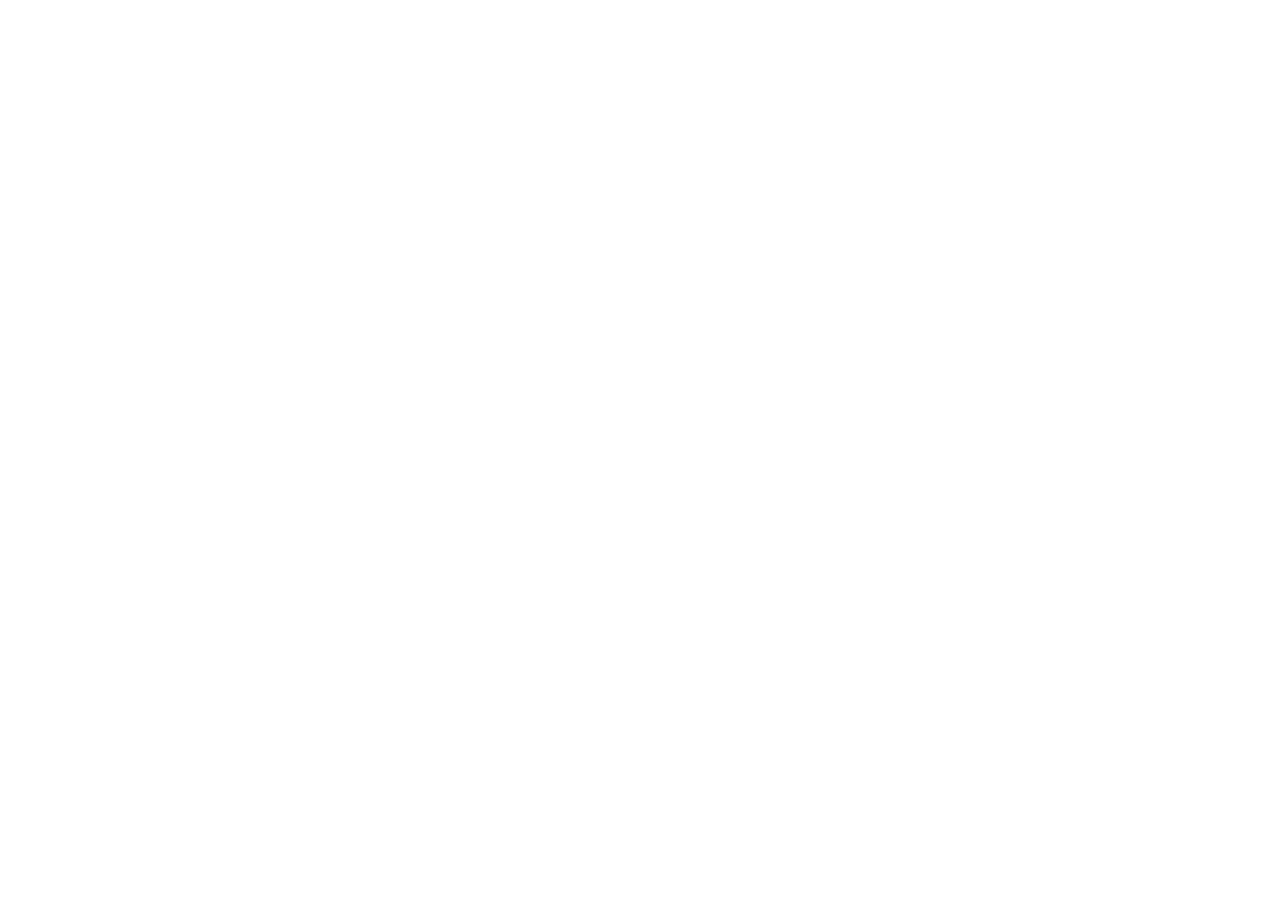
==== index.html @ 1a85ce47 "Se estableció la estructura base" ====
<!DOCTYPE html>
<html lang="en">
<head>
    <meta charset="UTF-8">
    <meta name="viewport" content="width=device-width, initial-scale=1.0">
    <title>Instituto Politécnico Formosa</title>
    <link href="https://cdn.jsdelivr.net/npm/bootstrap@5.3.8/dist/css/bootstrap.min.css" rel="stylesheet" integrity="sha384-sRIl4kxILFvY47J16cr9ZwB07vP4J8+LH7qKQnuqkuIAvNWLzeN8tE5YBujZqJLB" crossorigin="anonymous">
    <link rel="stylesheet" href="assets/css/index.css">
</head>
<body>
    <script src="https://cdn.jsdelivr.net/npm/bootstrap@5.3.8/dist/js/bootstrap.bundle.min.js" integrity="sha384-FKyoEForCGlyvwx9Hj09JcYn3nv7wiPVlz7YYwJrWVcXK/BmnVDxM+D2scQbITxI" crossorigin="anonymous"></script>
</body>
</html>
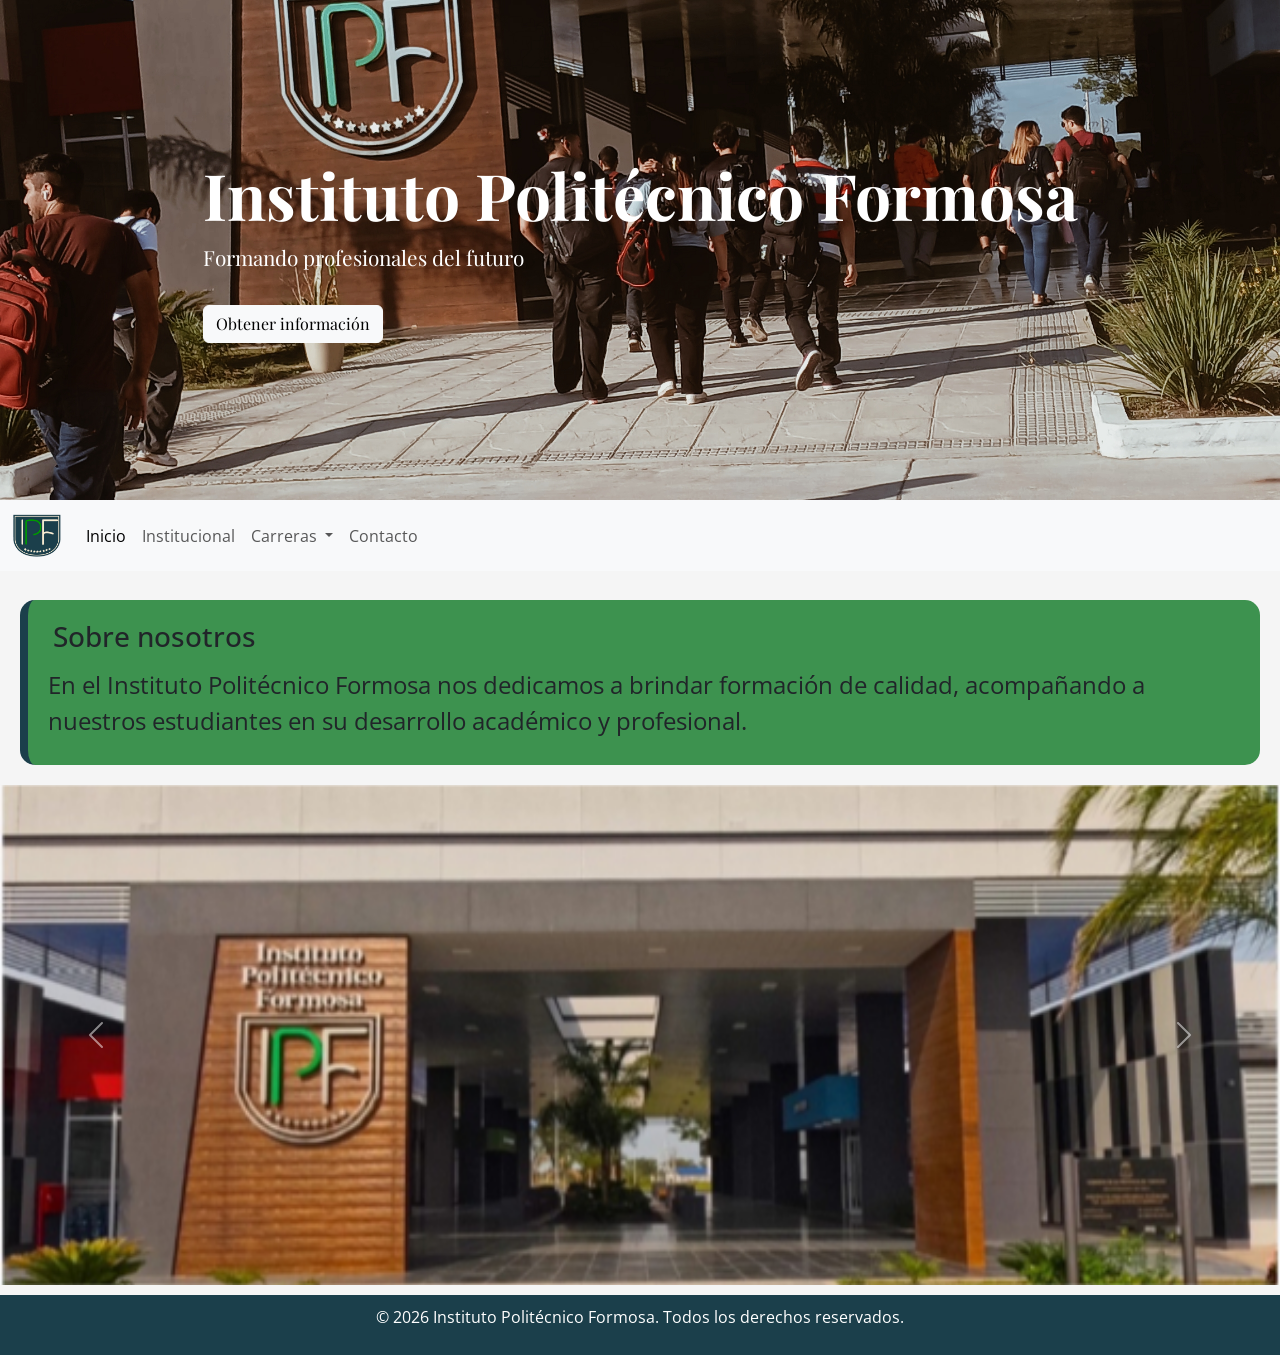
==== commit d17f9d5d: "se agregó el header, nav, carousel (a modificar) y fotter (a modificar)." ====
--- a/index.html
+++ b/index.html
@@ -1,13 +1,169 @@
-<!DOCTYPE html>
+<!doctype html>
 <html lang="en">
-<head>
-    <meta charset="UTF-8">
-    <meta name="viewport" content="width=device-width, initial-scale=1.0">
+  <head>
+    <meta charset="UTF-8" />
+    <meta name="viewport" content="width=device-width, initial-scale=1.0" />
     <title>Instituto Politécnico Formosa</title>
-    <link href="https://cdn.jsdelivr.net/npm/bootstrap@5.3.8/dist/css/bootstrap.min.css" rel="stylesheet" integrity="sha384-sRIl4kxILFvY47J16cr9ZwB07vP4J8+LH7qKQnuqkuIAvNWLzeN8tE5YBujZqJLB" crossorigin="anonymous">
-    <link rel="stylesheet" href="assets/css/index.css">
-</head>
-<body>
-    <script src="https://cdn.jsdelivr.net/npm/bootstrap@5.3.8/dist/js/bootstrap.bundle.min.js" integrity="sha384-FKyoEForCGlyvwx9Hj09JcYn3nv7wiPVlz7YYwJrWVcXK/BmnVDxM+D2scQbITxI" crossorigin="anonymous"></script>
-</body>
-</html>+    <link
+      href="https://cdn.jsdelivr.net/npm/bootstrap@5.3.8/dist/css/bootstrap.min.css"
+      rel="stylesheet"
+      integrity="sha384-sRIl4kxILFvY47J16cr9ZwB07vP4J8+LH7qKQnuqkuIAvNWLzeN8tE5YBujZqJLB"
+      crossorigin="anonymous"
+    />
+    <link rel="stylesheet" href="assets/css/index.css" />
+    <link rel="preconnect" href="https://fonts.googleapis.com" />
+    <link rel="preconnect" href="https://fonts.gstatic.com" crossorigin />
+    <link
+      href="https://fonts.googleapis.com/css2?family=Playfair+Display:ital,wght@0,400..900;1,400..900&display=swap"
+      rel="stylesheet"
+    />
+    <link rel="preconnect" href="https://fonts.googleapis.com" />
+    <link rel="preconnect" href="https://fonts.gstatic.com" crossorigin />
+    <link
+      href="https://fonts.googleapis.com/css2?family=Open+Sans:ital,wght@0,300..800;1,300..800&family=Playfair+Display:ital,wght@0,400..900;1,400..900&display=swap"
+      rel="stylesheet"
+    />
+  </head>
+  <body>
+    <header
+      class="hero-section d-flex align-items-center justify-content-center text-centers"
+    >
+      <div class="overlay"></div>
+      <div class="content text-white">
+        <h1>Instituto Politécnico Formosa</h1>
+        <p>Formando profesionales del futuro</p>
+        <a href="contacto.html" class="btn btn-light mt-3"
+          >Obtener información</a
+        >
+      </div>
+    </header>
+    <nav class="navbar navbar-expand-lg bg-body-tertiary">
+      <div class="container-fluid">
+        <a class="navbar-brand" href="index.html">
+          <img
+            src="assets/img/logo-ipf.png"
+            alt="Instituto Politécnico Formosa"
+            width="50"
+            height="45"
+          />
+        </a>
+        <div class="collapse navbar-collapse" id="navbarNavDropdown">
+          <ul class="navbar-nav">
+            <li class="nav-item">
+              <a class="nav-link active" aria-current="page" href="index.html"
+                >Inicio</a
+              >
+            </li>
+            <li class="nav-item">
+              <a class="nav-link" href="institucional.html">Institucional</a>
+            </li>
+            <li class="nav-item dropdown">
+              <a
+                class="nav-link dropdown-toggle"
+                href="carreras.html"
+                role="button"
+                data-bs-toggle="dropdown"
+                aria-expanded="false"
+              >
+                Carreras
+              </a>
+              <ul class="dropdown-menu">
+                <li>
+                  <a class="dropdown-item" href="carreras.html"
+                    >Tecnicatura Superior en Desarrollo de Software
+                    Multiplatafroma</a
+                  >
+                </li>
+                <li>
+                  <a class="dropdown-item" href="carreras.html"
+                    >Tecnicatura Superior en Química Industrial</a
+                  >
+                </li>
+                <li>
+                  <a class="dropdown-item" href="carreras.html"
+                    >Tecnicatura Superior en Mecatrónica</a
+                  >
+                </li>
+                <li>
+                  <a class="dropdown-item" href="carreras.html"
+                    >Tecnicatura Superior en Telecomunicaciones</a
+                  >
+                </li>
+              </ul>
+            </li>
+            <li class="nav-item">
+              <a class="nav-link" href="contacto.html">Contacto</a>
+          </ul>
+        </div>
+      </div>
+    </nav>
+    <main>
+      <section class="presentacion">
+        <h3>Sobre nosotros</h3>
+        <p>
+          En el Instituto Politécnico Formosa nos dedicamos a brindar formación
+          de calidad, acompañando a nuestros estudiantes en su desarrollo
+          académico y profesional.
+        </p>
+      </section>
+      <div
+        id="carouselExampleInterval"
+        class="carousel slide"
+        data-bs-ride="carousel"
+      >
+        <div class="carousel-inner">
+          <div class="carousel-item active" data-bs-interval="10000">
+            <img
+              src="assets/img/entrada-ipf-2.jpeg"
+              class="d-block w-100"
+              alt="..."
+            />
+          </div>
+          <div class="carousel-item" data-bs-interval="2000">
+            <img
+              src="assets/img/ipf-desde-arriba.png"
+              class="d-block w-100"
+              alt="..."
+            />
+          </div>
+          <div class="carousel-item">
+            <img
+              src="assets/img/ciclo-lectivo-2026-ipf-2.jpg"
+              class="d-block w-100"
+              alt="..."
+            />
+          </div>
+        </div>
+        <button
+          class="carousel-control-prev"
+          type="button"
+          data-bs-target="#carouselExampleInterval"
+          data-bs-slide="prev"
+        >
+          <span class="carousel-control-prev-icon" aria-hidden="true"></span>
+          <span class="visually-hidden">Previous</span>
+        </button>
+        <button
+          class="carousel-control-next"
+          type="button"
+          data-bs-target="#carouselExampleInterval"
+          data-bs-slide="next"
+        >
+          <span class="carousel-control-next-icon" aria-hidden="true"></span>
+          <span class="visually-hidden">Next</span>
+        </button>
+      </div>
+    </main>
+    <footer>
+      <p>
+        &copy; 2026 Instituto Politécnico Formosa. Todos los derechos
+        reservados.
+      </p>
+    </footer>
+    <script
+      src="https://cdn.jsdelivr.net/npm/bootstrap@5.3.8/dist/js/bootstrap.bundle.min.js"
+      integrity="sha384-FKyoEForCGlyvwx9Hj09JcYn3nv7wiPVlz7YYwJrWVcXK/BmnVDxM+D2scQbITxI"
+      crossorigin="anonymous"
+    ></script>
+  </body>
+</html>
--- a/assets/css/index.css
+++ b/assets/css/index.css
@@ -0,0 +1,67 @@
+
+body {
+    font-family:'Open Sans', 'Helvetica Neue', sans-serif;
+  background-color: #f5f5f5;
+}
+.carousel-item img {
+  height: 500px;
+  object-fit: cover;
+  width: 90%;
+}
+.hero-section {
+    background-image: url('../img/entrada-ipf-3.heic');
+    background-size: cover;
+    background-position: center;
+    overflow: hidden;
+    height: 500px;
+    font-family: "Playfair Display", serif;
+}
+.overlay {
+    position: absolute;
+    top: 0;
+    left: 0;
+    width: 100%;
+    height: 100%;
+}
+.content {
+    position: relative;
+    z-index: 2;
+}
+.content h1 {
+    font-size: 4rem;
+    font-weight: bold;
+}
+.content p {
+    font-size: 1.3rem;
+}
+.navbar {
+    position: absolute;
+    width: 100%;
+    z-index: 10;
+}
+.carousel {
+    object-fit: cover;
+    margin: auto;
+}
+footer {
+    background-color:#1b3f4b;
+    color: white;
+    text-align: center;
+    padding: 10px;
+    margin-top: 10px;
+}
+.presentacion {
+    text-align:start;
+    margin: 20px;
+    font-size: 1.5rem;
+    margin-top: 100px;
+    padding: 10px 20px;
+    background-color: #3d924f;
+    border-radius: 15px;
+    border-left: 8px solid #1b3f4b;
+}
+h3 {
+    padding: 5px;
+    margin-top: 5px;
+
+}
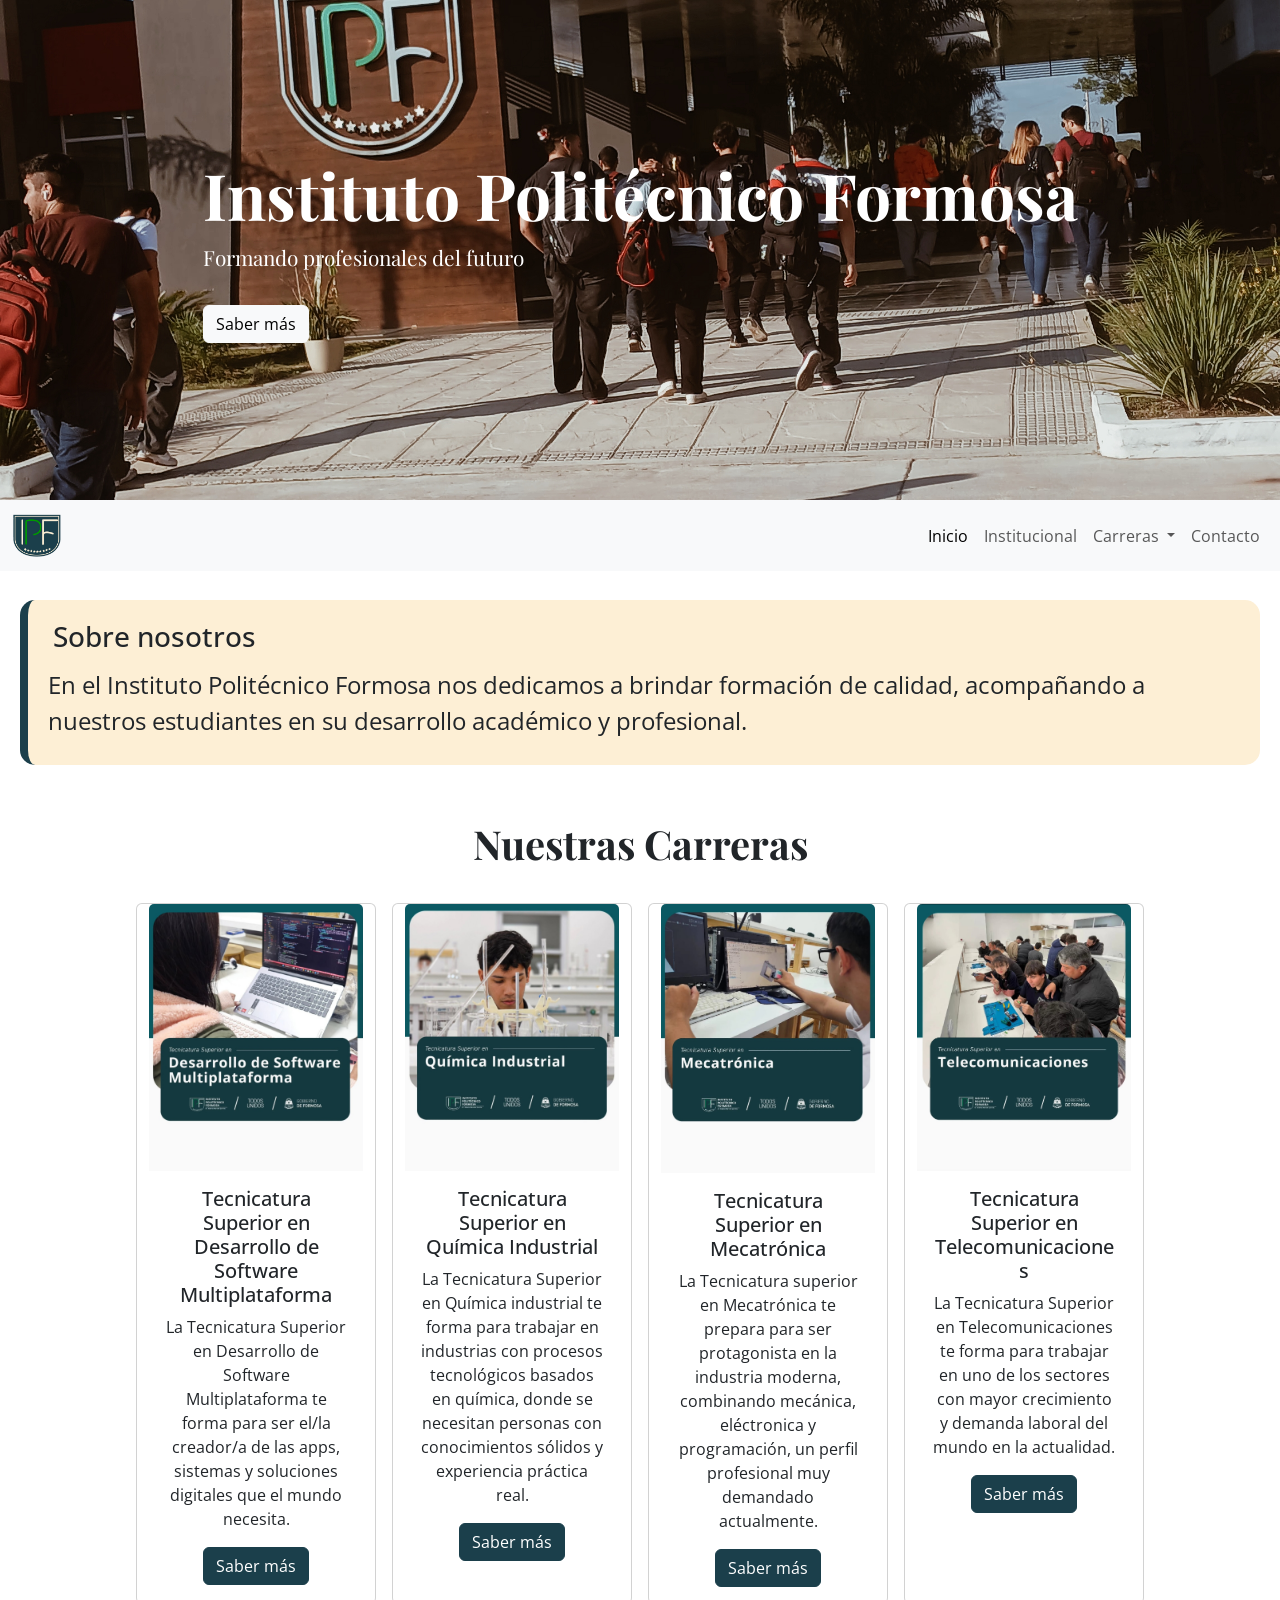
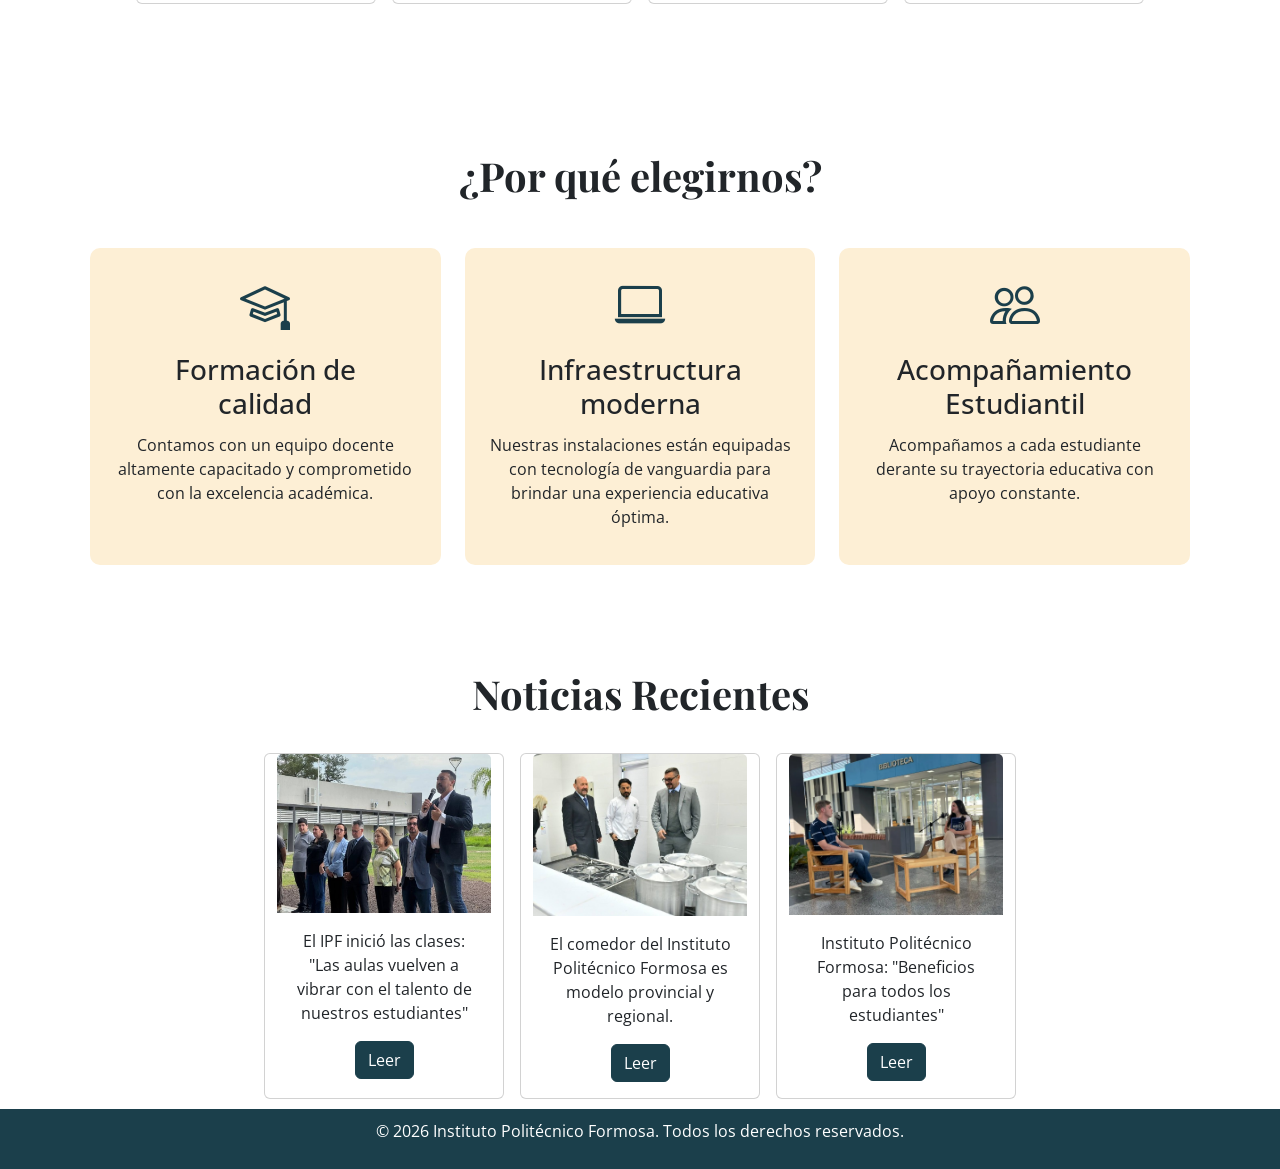
==== commit 9a8f48bb: "se agregaron tarjetas en las secciones de carreras, por qué elegirnos y noticias recientes (página d" ====
--- a/index.html
+++ b/index.html
@@ -4,12 +4,7 @@
     <meta charset="UTF-8" />
     <meta name="viewport" content="width=device-width, initial-scale=1.0" />
     <title>Instituto Politécnico Formosa</title>
-    <link
-      href="https://cdn.jsdelivr.net/npm/bootstrap@5.3.8/dist/css/bootstrap.min.css"
-      rel="stylesheet"
-      integrity="sha384-sRIl4kxILFvY47J16cr9ZwB07vP4J8+LH7qKQnuqkuIAvNWLzeN8tE5YBujZqJLB"
-      crossorigin="anonymous"
-    />
+    <link href="https://cdn.jsdelivr.net/npm/bootstrap@5.3.8/dist/css/bootstrap.min.css" rel="stylesheet" integrity="sha384-sRIl4kxILFvY47J16cr9ZwB07vP4J8+LH7qKQnuqkuIAvNWLzeN8tE5YBujZqJLB" crossorigin="anonymous">
     <link rel="stylesheet" href="assets/css/index.css" />
     <link rel="preconnect" href="https://fonts.googleapis.com" />
     <link rel="preconnect" href="https://fonts.gstatic.com" crossorigin />
@@ -23,8 +18,10 @@
       href="https://fonts.googleapis.com/css2?family=Open+Sans:ital,wght@0,300..800;1,300..800&family=Playfair+Display:ital,wght@0,400..900;1,400..900&display=swap"
       rel="stylesheet"
     />
+    <link rel="stylesheet" href="https://cdn.jsdelivr.net/npm/bootstrap-icons@1.11.1/font/bootstrap-icons.css">
   </head>
   <body>
+    <!-- header con una imagen de fondo y un botón -->
     <header
       class="hero-section d-flex align-items-center justify-content-center text-centers"
     >
@@ -32,11 +29,10 @@
       <div class="content text-white">
         <h1>Instituto Politécnico Formosa</h1>
         <p>Formando profesionales del futuro</p>
-        <a href="contacto.html" class="btn btn-light mt-3"
-          >Obtener información</a
-        >
+        <a href="contacto.html" class="btn btn-light mt-3">Saber más</a>
       </div>
     </header>
+    <!-- nav sacado de bootstrap, modificado levemente -->
     <nav class="navbar navbar-expand-lg bg-body-tertiary">
       <div class="container-fluid">
         <a class="navbar-brand" href="index.html">
@@ -47,8 +43,19 @@
             height="45"
           />
         </a>
+        <button
+          class="navbar-toggler"
+          type="button"
+          data-bs-toggle="collapse"
+          data-bs-target="#navbarNavDropdown"
+          aria-controls="navbarNavDropdown"
+          aria-expanded="false"
+          aria-label="Toggle navigation"
+        >
+        <span class="navbar-toggler-icon"></span>
+        </button>
         <div class="collapse navbar-collapse" id="navbarNavDropdown">
-          <ul class="navbar-nav">
+          <ul class="navbar-nav ms-auto">
             <li class="nav-item">
               <a class="nav-link active" aria-current="page" href="index.html"
                 >Inicio</a
@@ -93,6 +100,7 @@
             </li>
             <li class="nav-item">
               <a class="nav-link" href="contacto.html">Contacto</a>
+            </li>
           </ul>
         </div>
       </div>
@@ -106,7 +114,122 @@
           académico y profesional.
         </p>
       </section>
-      <div
+      <h3 class="subtitulo">Nuestras Carreras</h3>
+      <section>
+        <div class="container text-center">
+          <div class="row d-flex justify-content-center gap-3">
+            <div class="card" style="width: 15rem">
+              <img src="assets/img/software.jpg" class="card-img-top" alt="desarrollo de software" />
+              <div class="card-body">
+                <h5 class="card-title">Tecnicatura Superior en Desarrollo de Software Multiplataforma</h5>
+                <p class="card-text">
+                 La Tecnicatura Superior en Desarrollo de Software Multiplataforma te forma para ser el/la creador/a de las apps, sistemas y soluciones digitales que el mundo necesita. 
+                </p>
+                <a href="#" class="btn btn-primary">Saber más</a>
+              </div>
+            </div>
+            <div class="card" style="width: 15rem">
+              <img src="assets/img/quimica.jpg" class="card-img-top" alt="química industrial" />
+              <div class="card-body">
+                <h5 class="card-title">Tecnicatura Superior en Química Industrial</h5>
+                <p class="card-text">
+                  La Tecnicatura Superior en Química industrial te forma para trabajar en industrias con procesos tecnológicos basados en química, donde se necesitan personas con conocimientos sólidos y experiencia práctica real.
+                </p>
+                <a href="#" class="btn btn-primary">Saber más</a>
+              </div>
+            </div>
+            <div class="card" style="width: 15rem">
+              <img src="assets/img/mecatronica.jpg" class="card-img-top" alt="mecatronica" />
+              <div class="card-body">
+                <h5 class="card-title">Tecnicatura Superior en Mecatrónica</h5>
+                <p class="card-text">
+                  La Tecnicatura superior en Mecatrónica te prepara para ser protagonista en la industria moderna, combinando mecánica, eléctronica y programación, un perfil profesional muy demandado actualmente.
+                </p>
+                <a href="#" class="btn btn-primary">Saber más</a>
+              </div>
+            </div>
+            <div class="card" style="width: 15rem">
+              <img src="assets/img/telecomunicaciones.jpg" class="card-img-top" alt="telecomunicaciones" />
+              <div class="card-body">
+                <h5 class="card-title">Tecnicatura Superior en Telecomunicaciones</h5>
+                <p class="card-text">
+                  La Tecnicatura Superior en Telecomunicaciones te forma para trabajar en uno de los sectores con mayor crecimiento y demanda laboral del mundo en la actualidad.
+                </p>
+                <a href="#" class="btn btn-primary">Saber más</a>
+              </div>
+            </div>
+            </div>
+          </div>
+        </div>
+      </section>
+      <section class="valores container text-center my-5">
+        <h2 class="mb-5 subtitulo">¿Por qué elegirnos?</h2>
+        <div class="row d-flex justify-content-center">
+          <div class="col-12 col-md-4">
+            <div class="contenedorcitos">
+            <i class="bi bi-mortarboard"></i>
+            <h3>Formación de <br> calidad</h3>
+            <p>
+              Contamos con un equipo docente altamente capacitado y comprometido
+              con la excelencia académica.
+            </p>
+            </div>
+          </div>
+          <div class="col-12 col-md-4">
+            <div class="contenedorcitos">
+            <i class="bi bi-laptop"></i>
+            <h3>Infraestructura moderna</h3>
+            <p>
+              Nuestras instalaciones están equipadas con tecnología de vanguardia
+              para brindar una experiencia educativa óptima.
+            </p>
+            </div>
+          </div>
+          <div class="col-12 col-md-4">
+            <div class="contenedorcitos">
+            <i class="bi bi-people"></i>
+            <h3>Acompañamiento Estudiantil</h3>
+            <p>
+                Acompañamos a cada estudiante derante su trayectoria educativa con apoyo constante.
+            </p>
+            </div>
+          </div>
+      </section>
+      <h3 class="subtitulo">Noticias Recientes</h3>
+      <section>
+        <div class="container text-center">
+          <div class="row d-flex justify-content-center gap-3">
+            <div class="card" style="width: 15rem">
+              <img src="assets/img/inicio-de-clases.jpg" class="card-img-top" alt="ciclo lectivo 2026" />
+              <div class="card-body">
+                <p class="card-text">
+                 El IPF inició las clases: "Las aulas vuelven a vibrar con el talento de nuestros estudiantes" 
+                </p>
+                <a href="https://www.formosa.gob.ar/noticia/34132/40/el_ipf_inicio_las_clases_las_aulas_vuelven_a_vibrar_con_el_talento_de_nuestros_estudiantes" class="btn btn-primary">Leer</a>
+              </div>
+            </div>
+            <div class="card" style="width: 15rem">
+              <img src="assets/img/comedor.jpg" class="card-img-top" alt="química industrial" />
+              <div class="card-body">
+                <p class="card-text">
+                  El comedor del Instituto Politécnico Formosa es modelo provincial y regional.
+                </p>
+                <a href="https://www.formosa.gob.ar/noticia/34230/1301/el_comedor_del_instituto_politecnico_formosa_es_modelo_provincial_y_regional" class="btn btn-primary">Leer</a>
+              </div>
+            </div>
+            <div class="card" style="width: 15rem">
+              <img src="assets/img/diario-norte.webp" class="card-img-top" alt="mecatronica" />
+              <div class="card-body">
+                <p class="card-text">
+                  Instituto Politécnico Formosa: "Beneficios para todos los estudiantes"
+                </p>
+                <a href="https://www.diarionorte.com/320863-instituto-politecnico-formosa-beneficios-para-todos-los-estudiantes" class="btn btn-primary">Leer</a>
+              </div>
+            </div>
+            </div>
+          </div>
+        </div>
+      <!-- <div
         id="carouselExampleInterval"
         class="carousel slide"
         data-bs-ride="carousel"
@@ -152,7 +275,7 @@
           <span class="carousel-control-next-icon" aria-hidden="true"></span>
           <span class="visually-hidden">Next</span>
         </button>
-      </div>
+      </div> -->
     </main>
     <footer>
       <p>
--- a/assets/css/index.css
+++ b/assets/css/index.css
@@ -1,7 +1,6 @@
 
 body {
     font-family:'Open Sans', 'Helvetica Neue', sans-serif;
-  background-color: #f5f5f5;
 }
 .carousel-item img {
   height: 500px;
@@ -16,12 +15,16 @@
     height: 500px;
     font-family: "Playfair Display", serif;
 }
+.btn {
+    font-family: "Open Sans", 'Helvetica Neue', sans-serif;
+}
 .overlay {
     position: absolute;
     top: 0;
     left: 0;
     width: 100%;
     height: 100%;
+    z-index: 1;
 }
 .content {
     position: relative;
@@ -37,6 +40,10 @@
 .navbar {
     position: absolute;
     width: 100%;
+    z-index: 20;
+}
+.navbar-toggler {
+    position: relative;
     z-index: 10;
 }
 .carousel {
@@ -56,7 +63,7 @@
     font-size: 1.5rem;
     margin-top: 100px;
     padding: 10px 20px;
-    background-color: #3d924f;
+    background-color: #fdefd5;
     border-radius: 15px;
     border-left: 8px solid #1b3f4b;
 }
@@ -65,3 +72,37 @@
     margin-top: 5px;
 
 }
+.valores {
+    position: relative;
+    z-index: 20;
+    padding: 50px 20px; 
+    /* background-color: #3d924f; */
+    border-radius: 15px;
+}
+i {
+    font-size: 50px;
+    color: #1b3f4b;
+    margin-bottom: 20px;
+}
+.contenedorcitos {
+    background-color: #fdefd5;
+    padding: 20px;
+    border-radius: 10px;
+    height: 100%;
+}
+.btn-primary {
+    background-color: #1b3f4b;
+    border-color: #1b3f4b;
+}
+.btn-primary:hover {
+    background-color: #3d924f;
+    border-color: #3d924f;
+}
+.subtitulo {
+    text-align: center;
+    margin-top: 50px;
+    margin-bottom: 30px;
+    font-size: 2.5rem;
+    font-weight: bold;
+    font-family: "Playfair Display", serif;
+}
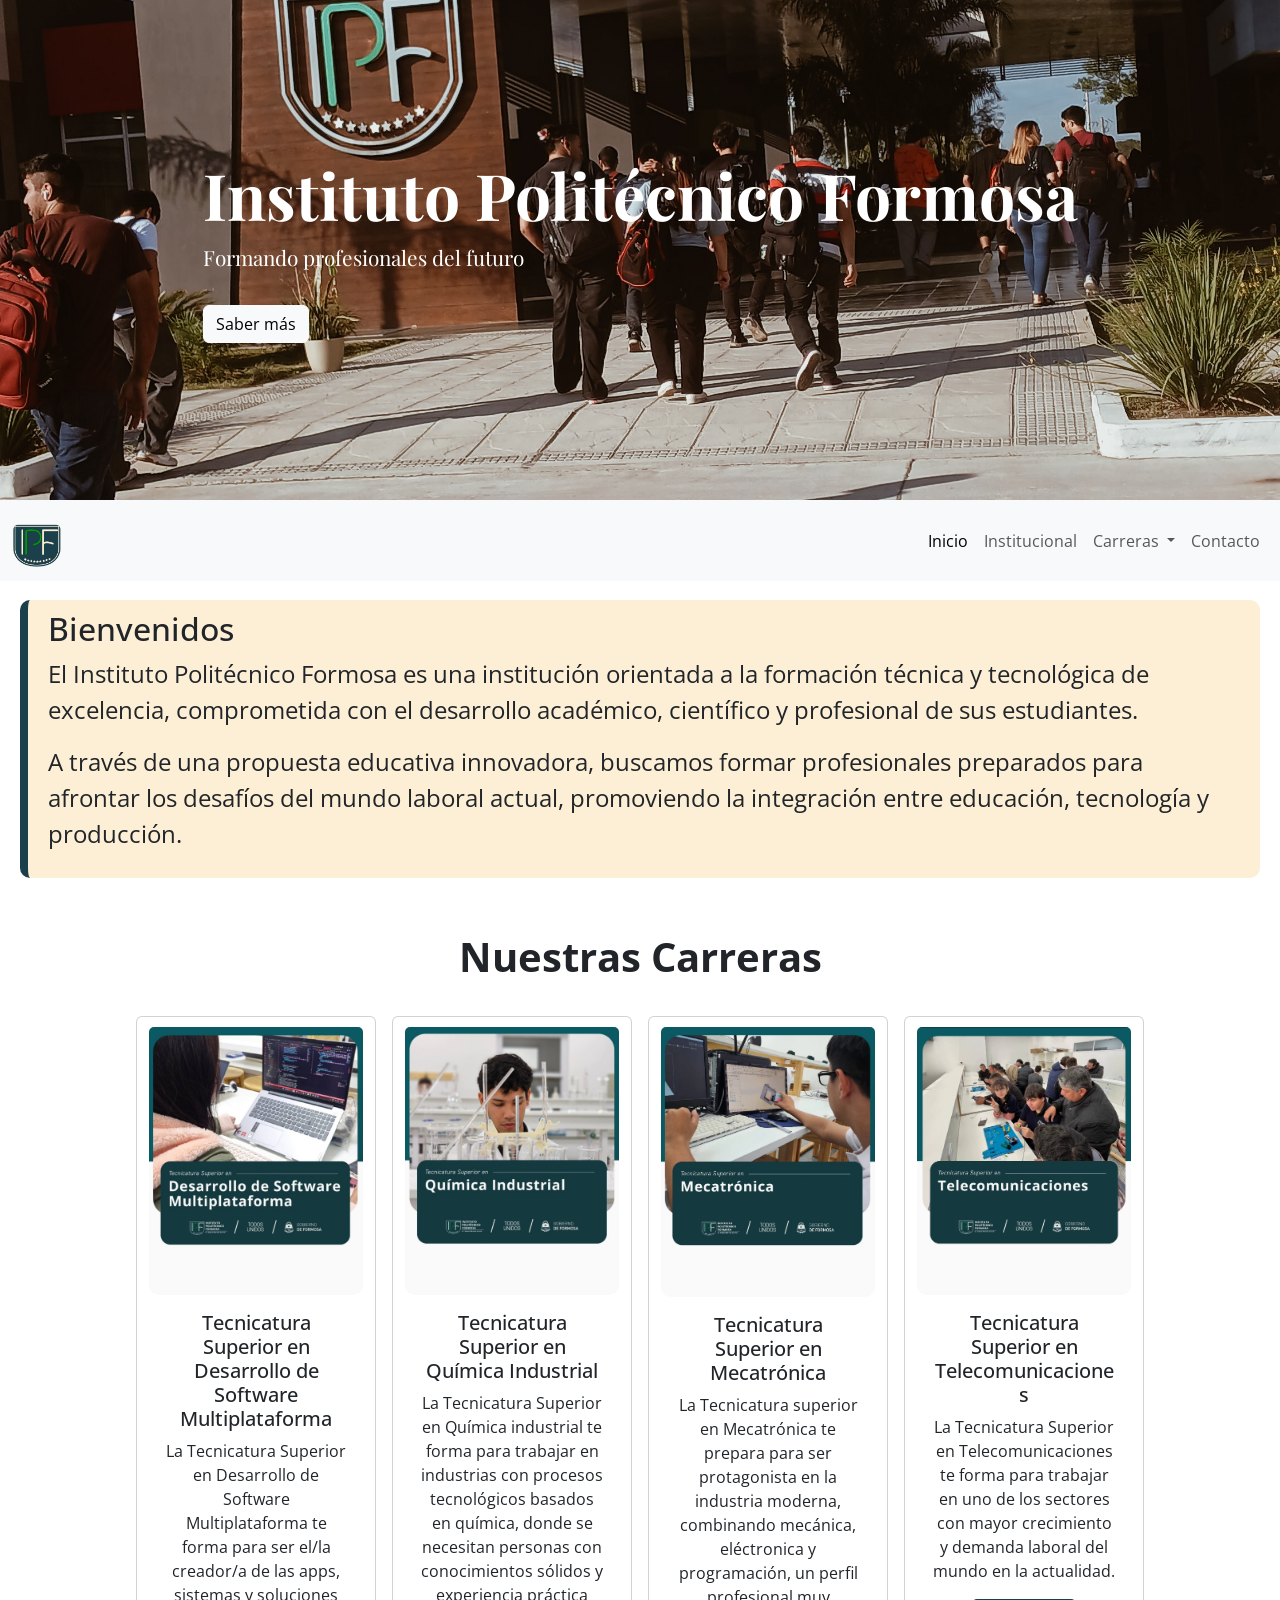
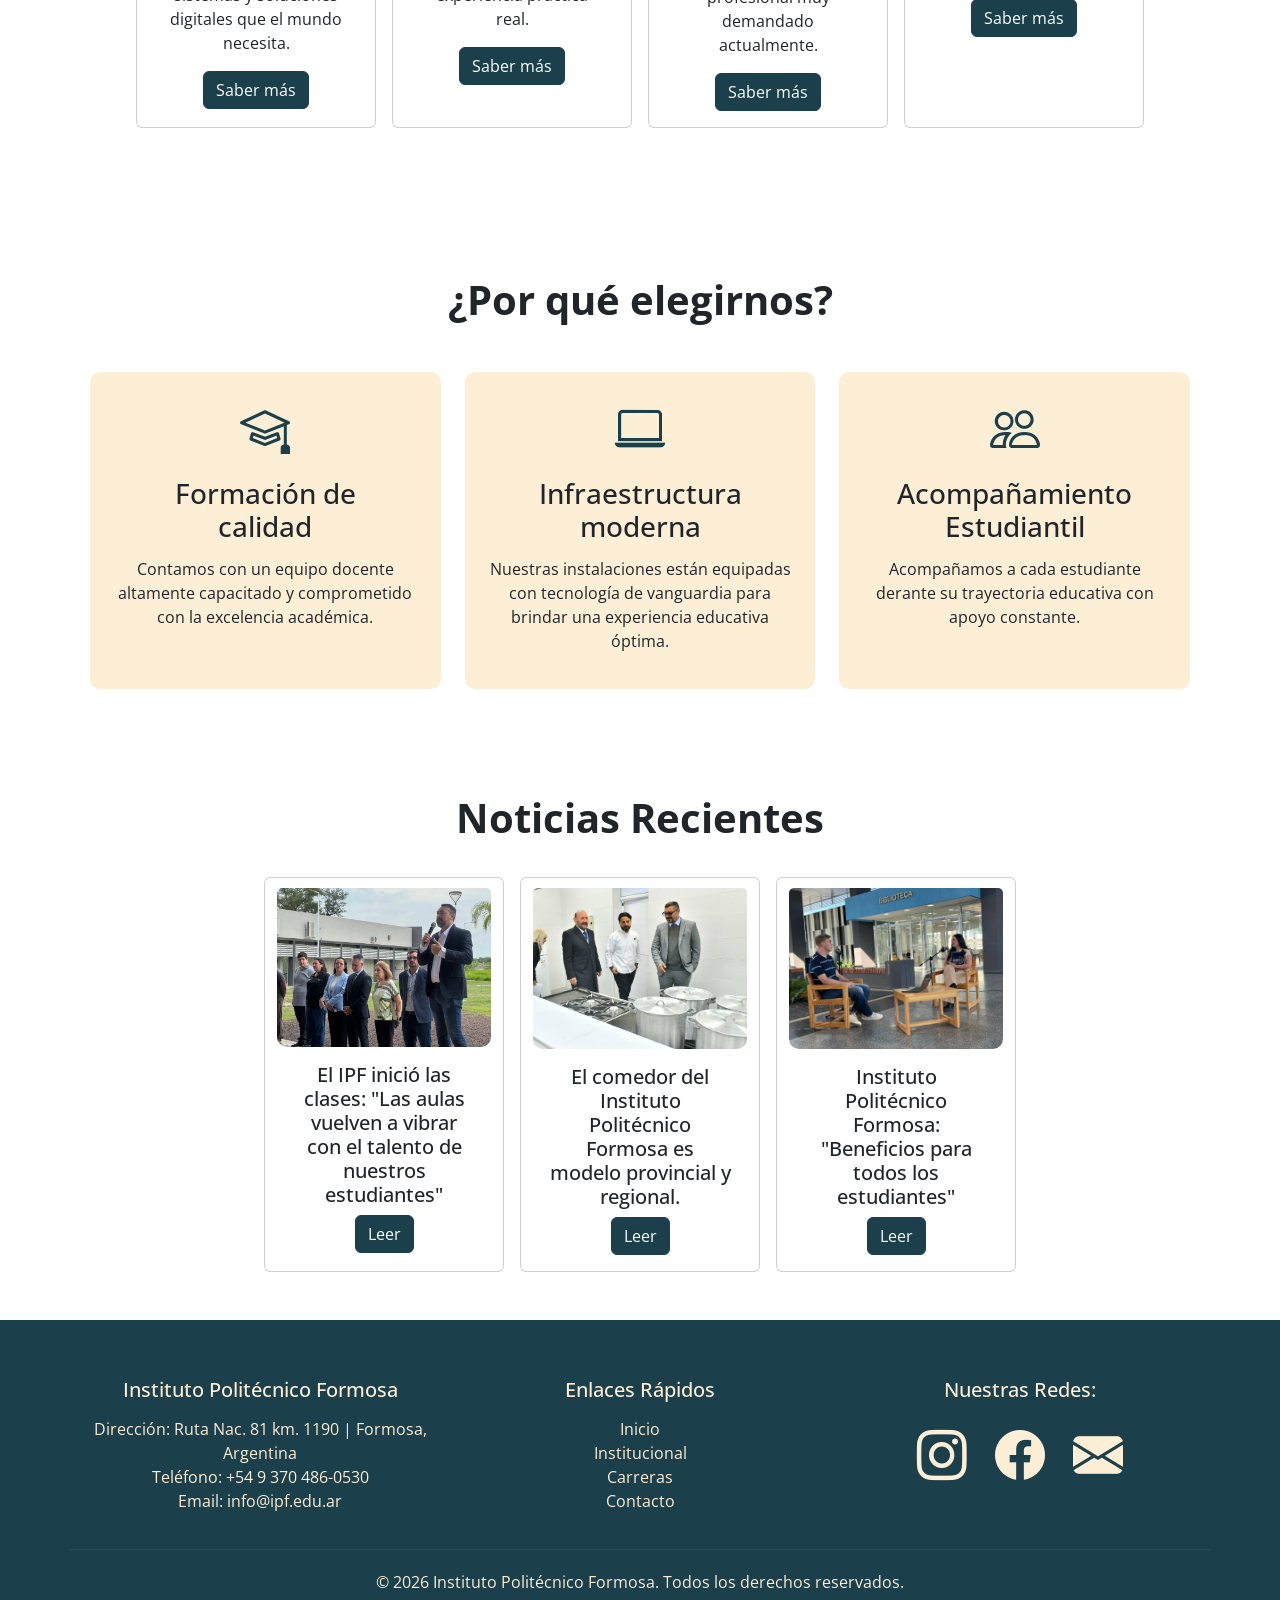
==== commit 9df76647: "se agregó footer responsive con enlaces y redes sociales" ====
--- a/index.html
+++ b/index.html
@@ -18,7 +18,7 @@
       href="https://fonts.googleapis.com/css2?family=Open+Sans:ital,wght@0,300..800;1,300..800&family=Playfair+Display:ital,wght@0,400..900;1,400..900&display=swap"
       rel="stylesheet"
     />
-    <link rel="stylesheet" href="https://cdn.jsdelivr.net/npm/bootstrap-icons@1.11.1/font/bootstrap-icons.css">
+    <link rel="stylesheet" href="https://cdn.jsdelivr.net/npm/bootstrap-icons@1.10.5/font/bootstrap-icons.css">
   </head>
   <body>
     <!-- header con una imagen de fondo y un botón -->
@@ -106,14 +106,17 @@
       </div>
     </nav>
     <main>
+        <!-- texto breve de presentación -->
       <section class="presentacion">
-        <h3>Sobre nosotros</h3>
+        <h2>Bienvenidos</h2>
         <p>
-          En el Instituto Politécnico Formosa nos dedicamos a brindar formación
-          de calidad, acompañando a nuestros estudiantes en su desarrollo
-          académico y profesional.
+          El Instituto Politécnico Formosa es una institución orientada a la formación técnica y tecnológica de excelencia, comprometida con el desarrollo académico, científico y profesional de sus estudiantes. 
+        </p>
+        <p>
+            A través de una propuesta educativa innovadora, buscamos formar profesionales preparados para afrontar los desafíos del mundo laboral actual, promoviendo la integración entre educación, tecnología y producción.
         </p>
       </section>
+      <!-- sección de carreras, hecha con tarjetas y grillas de bootstrap -->
       <h3 class="subtitulo">Nuestras Carreras</h3>
       <section>
         <div class="container text-center">
@@ -163,6 +166,7 @@
         </div>
       </section>
       <section class="valores container text-center my-5">
+        <!-- segunda sección, se usaron 3 columnas e iconos de bootstrap -->
         <h2 class="mb-5 subtitulo">¿Por qué elegirnos?</h2>
         <div class="row d-flex justify-content-center">
           <div class="col-12 col-md-4">
@@ -195,6 +199,7 @@
             </div>
           </div>
       </section>
+      <!-- sección de noticias recientes, se usaron tarjetas de bootstrap -->
       <h3 class="subtitulo">Noticias Recientes</h3>
       <section>
         <div class="container text-center">
@@ -202,86 +207,73 @@
             <div class="card" style="width: 15rem">
               <img src="assets/img/inicio-de-clases.jpg" class="card-img-top" alt="ciclo lectivo 2026" />
               <div class="card-body">
-                <p class="card-text">
+                <h5 class="card-text">
                  El IPF inició las clases: "Las aulas vuelven a vibrar con el talento de nuestros estudiantes" 
-                </p>
+                </h5>
                 <a href="https://www.formosa.gob.ar/noticia/34132/40/el_ipf_inicio_las_clases_las_aulas_vuelven_a_vibrar_con_el_talento_de_nuestros_estudiantes" class="btn btn-primary">Leer</a>
               </div>
             </div>
             <div class="card" style="width: 15rem">
               <img src="assets/img/comedor.jpg" class="card-img-top" alt="química industrial" />
               <div class="card-body">
-                <p class="card-text">
+                <h5 class="card-text">
                   El comedor del Instituto Politécnico Formosa es modelo provincial y regional.
-                </p>
+                </h5>
                 <a href="https://www.formosa.gob.ar/noticia/34230/1301/el_comedor_del_instituto_politecnico_formosa_es_modelo_provincial_y_regional" class="btn btn-primary">Leer</a>
               </div>
             </div>
             <div class="card" style="width: 15rem">
               <img src="assets/img/diario-norte.webp" class="card-img-top" alt="mecatronica" />
               <div class="card-body">
-                <p class="card-text">
+                <h5 class="card-text">
                   Instituto Politécnico Formosa: "Beneficios para todos los estudiantes"
-                </p>
+                </h5>
                 <a href="https://www.diarionorte.com/320863-instituto-politecnico-formosa-beneficios-para-todos-los-estudiantes" class="btn btn-primary">Leer</a>
               </div>
             </div>
             </div>
           </div>
         </div>
-      <!-- <div
-        id="carouselExampleInterval"
-        class="carousel slide"
-        data-bs-ride="carousel"
-      >
-        <div class="carousel-inner">
-          <div class="carousel-item active" data-bs-interval="10000">
-            <img
-              src="assets/img/entrada-ipf-2.jpeg"
-              class="d-block w-100"
-              alt="..."
-            />
-          </div>
-          <div class="carousel-item" data-bs-interval="2000">
-            <img
-              src="assets/img/ipf-desde-arriba.png"
-              class="d-block w-100"
-              alt="..."
-            />
-          </div>
-          <div class="carousel-item">
-            <img
-              src="assets/img/ciclo-lectivo-2026-ipf-2.jpg"
-              class="d-block w-100"
-              alt="..."
-            />
-          </div>
-        </div>
-        <button
-          class="carousel-control-prev"
-          type="button"
-          data-bs-target="#carouselExampleInterval"
-          data-bs-slide="prev"
-        >
-          <span class="carousel-control-prev-icon" aria-hidden="true"></span>
-          <span class="visually-hidden">Previous</span>
-        </button>
-        <button
-          class="carousel-control-next"
-          type="button"
-          data-bs-target="#carouselExampleInterval"
-          data-bs-slide="next"
-        >
-          <span class="carousel-control-next-icon" aria-hidden="true"></span>
-          <span class="visually-hidden">Next</span>
-        </button>
-      </div> -->
     </main>
-    <footer>
-      <p>
-        &copy; 2026 Instituto Politécnico Formosa. Todos los derechos
-        reservados.
-      </p>
+    <!-- se usaron grillas e iconos de bootstrap para el footer -->
+    <footer class="footer text-light mt-5">
+      <div class="container py-5">
+        <div class="row">
+          <div class="col-md-4">
+            <h5>Instituto Politécnico Formosa</h5>
+            <p>
+              Dirección: Ruta Nac. 81 km. 1190 | Formosa, Argentina<br />
+              Teléfono: +54 9 370 486-0530<br />
+              Email: info@ipf.edu.ar
+            </p>
+          </div>
+          <div class="col-md-4">
+            <h5>Enlaces Rápidos</h5>
+            <ul class="list-unstyled">
+              <li><a href="index.html">Inicio</a></li>
+              <li><a href="institucional.html">Institucional</a></li>
+              <li><a href="carreras.html">Carreras</a></li>
+              <li><a href="contacto.html">Contacto</a></li>
+            </ul>
+          </div>
+          <div class="col-md-4">
+            <h5>Nuestras Redes:</h5>
+            <a href="https://www.instagram.com/ipformosa/" target="_blank">
+                <i class="bi bi-instagram redes"></i>
+            </a>
+            <a href="https://www.facebook.com/ipformosa" target="_blank">
+                <i class="bi bi-facebook redes"></i>
+            </a>
+            <a href="mailto:info@ipf.edu.ar">
+                <i class="bi bi-envelope-fill redes"></i>
+            </a>
+          </div>
+          <hr>
+          <div class="text-center">
+            <p class="mb-0">&copy; 2026 Instituto Politécnico Formosa. Todos los derechos reservados.</p>
+          </div>
+        </div>
+      </div>
     </footer>
     <script
       src="https://cdn.jsdelivr.net/npm/bootstrap@5.3.8/dist/js/bootstrap.bundle.min.js"
--- a/assets/css/index.css
+++ b/assets/css/index.css
@@ -64,7 +64,7 @@
     margin-top: 100px;
     padding: 10px 20px;
     background-color: #fdefd5;
-    border-radius: 15px;
+    border-radius: 10px;
     border-left: 8px solid #1b3f4b;
 }
 h3 {
@@ -104,5 +104,44 @@
     margin-bottom: 30px;
     font-size: 2.5rem;
     font-weight: bold;
-    font-family: "Playfair Display", serif;
+    font-family: "open sans", 'helvetica neue', sans-serif;
+}
+img {
+    margin-top: 10px;
+    border-radius: 10px;
+}
+.footer p {
+    color: #fdefd5;
+}
+.footer a {
+    color: #fdefd5;
+    text-decoration: none;
+}
+.footer a {
+    color: #fdefd5;
+    text-decoration: none;
+}
+.footer a:hover {
+    color: #009b01;
+}
+.footer hr {
+    border-color: rgba(255, 255, 255, 0.3);
+    margin: 20px 0;
+}
+.footer h5 {
+    color: #fdefd5;
+    margin-bottom: 15px;
+}
+.redes {
+    margin-top: 20px;
+    color: #fdefd5;
+    padding: 12px;
+}
+.redes a {
+    margin: 0 10px;
+    color: white;
+    font-size: 1.5rem;
+    transition: 0.3s;
+}.redes a:hover {
+    color: #009b01;
 }
